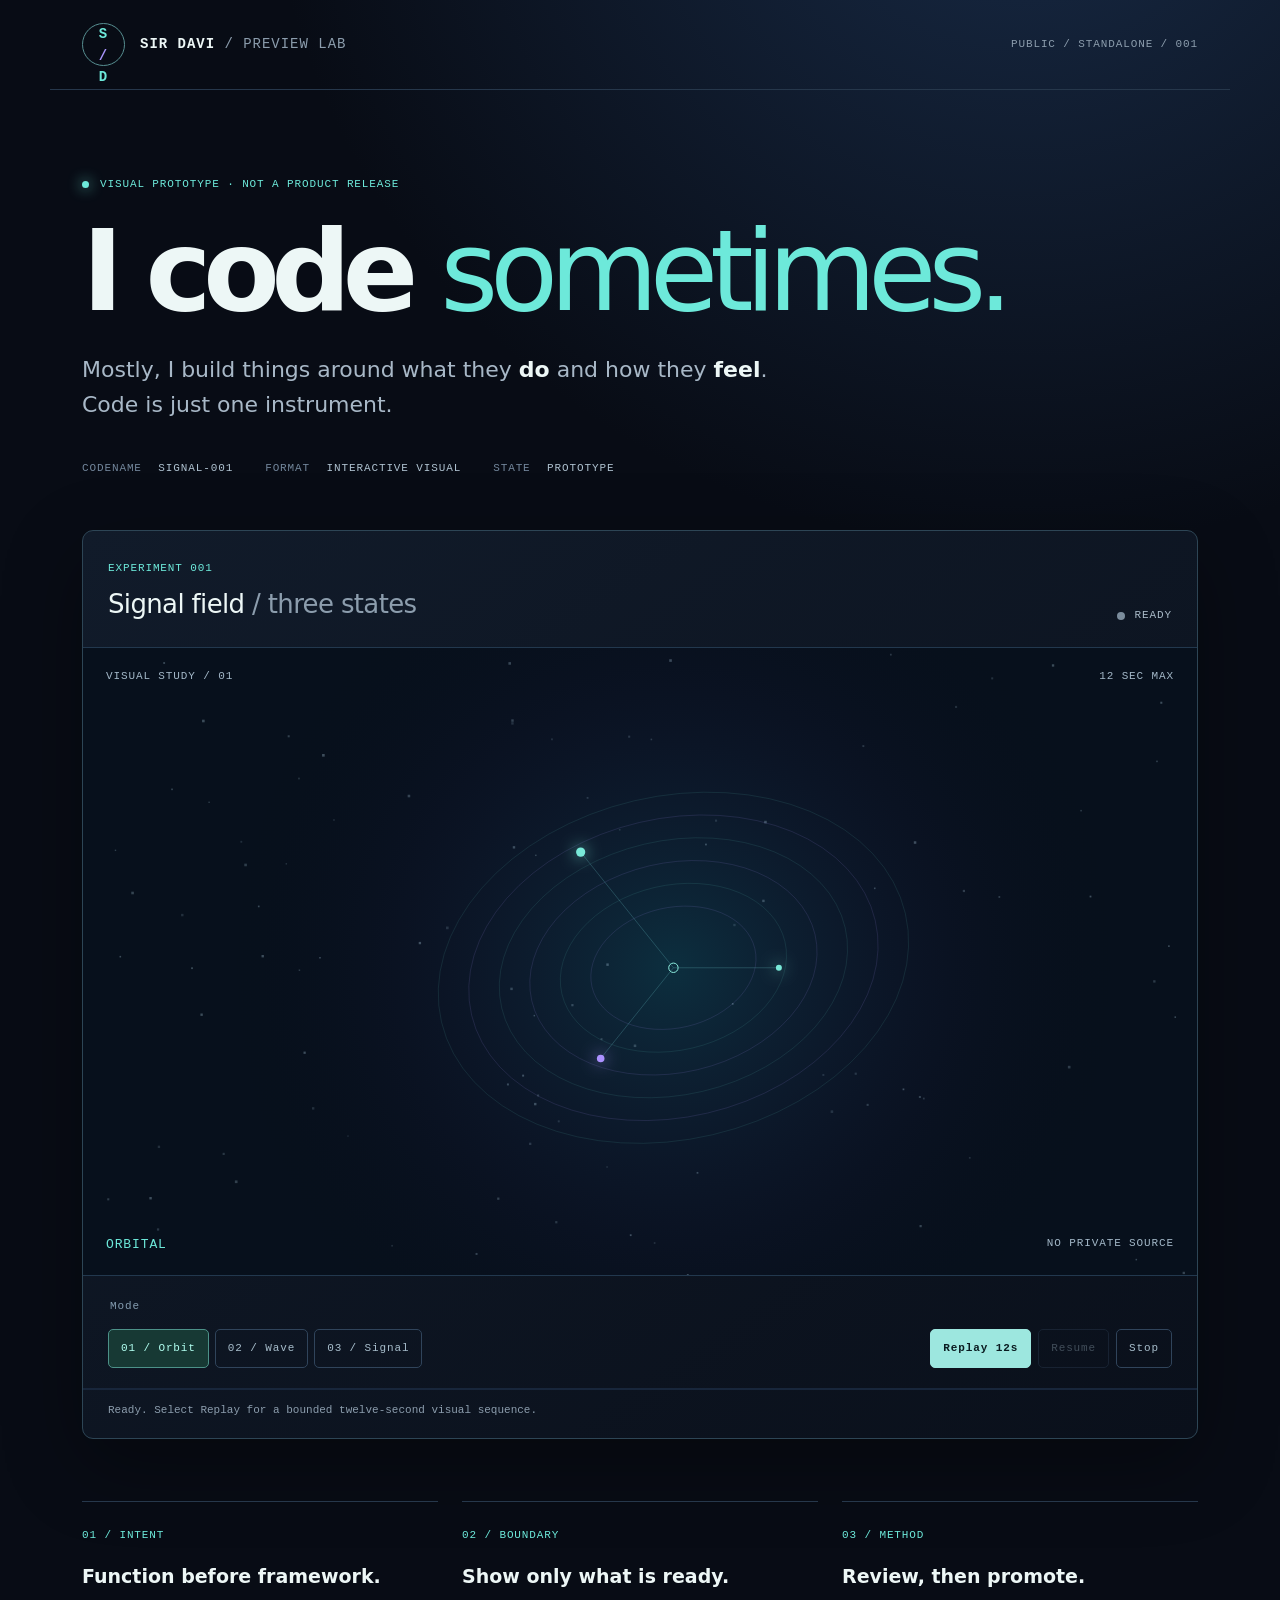
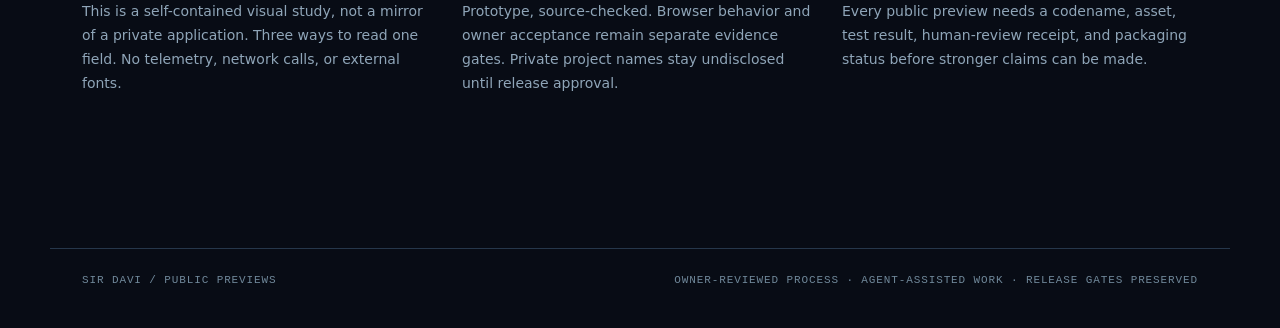
==== docs/index.html @ 275708dc "feat: introduce codename-only standalone public preview lab" ====
<!doctype html>
<html lang="en">
<head>
  <meta charset="utf-8">
  <meta name="viewport" content="width=device-width, initial-scale=1">
  <meta name="color-scheme" content="dark">
  <meta name="description" content="An original bounded visual prototype. A public preview, not a packaged application.">
  <title>SIGNAL-001 | Sir Davi Preview Lab</title>
  <link rel="stylesheet" href="site.css">
  <script src="site.js" defer></script>
</head>
<body>
  <header class="topbar">
    <a href="./" class="brand" aria-label="Sir Davi Preview Lab home">
      <span class="brand-mark" aria-hidden="true">S<span class="mark-line">/</span>D</span>
      <span>SIR DAVI <span class="brand-light">/ PREVIEW LAB</span></span>
    </a>
    <span class="scope">PUBLIC / STANDALONE / 001</span>
  </header>
  <main>
    <section class="intro" aria-labelledby="headline">
      <div class="eyebrow"><span class="state-dot" aria-hidden="true"></span> VISUAL PROTOTYPE · NOT A PRODUCT RELEASE</div>
      <h1 id="headline">I code <em>sometimes.</em></h1>
      <p class="lede">Mostly, I build things around what they <strong>do</strong> and how they <strong>feel</strong>. Code is just one instrument.</p>
      <div class="meta">
        <span><b>CODENAME</b> SIGNAL-001</span>
        <span><b>FORMAT</b> INTERACTIVE VISUAL</span>
        <span><b>STATE</b> PROTOTYPE</span>
      </div>
    </section>
    <section class="viewer" aria-label="Interactive public visual preview">
      <div class="viewer-head">
        <div>
          <span class="overline">EXPERIMENT 001</span>
          <h2>Signal field <span class="dim">/ three states</span></h2>
        </div>
        <div class="live-label"><span id="indicator" class="dot idle"></span><span id="play-state">INITIALIZING</span></div>
      </div>
      <div class="stage">
        <canvas id="field" width="960" height="540" role="img" aria-label="Abstract procedural light field with three selectable visual modes and bounded playback">
          Signal Field requires canvas support. The remaining description and controls are still accessible.
        </canvas>
        <div class="stage-overlay" aria-hidden="true">
          <div class="stage-top"><span>VISUAL STUDY / 01</span><span>12 SEC MAX</span></div>
          <div class="stage-bottom"><span id="mode-readout">ORBITAL</span><span>NO PRIVATE SOURCE</span></div>
        </div>
      </div>
      <div class="controls">
        <fieldset class="modes" aria-label="Visual mode">
          <legend>Mode</legend>
          <button type="button" class="mode selected" data-mode="orbit" aria-pressed="true">01 / Orbit</button>
          <button type="button" class="mode" data-mode="wave" aria-pressed="false">02 / Wave</button>
          <button type="button" class="mode" data-mode="signal" aria-pressed="false">03 / Signal</button>
        </fieldset>
        <div class="playback" role="group" aria-label="Preview playback">
          <button type="button" id="play">Replay 12s</button>
          <button type="button" id="pause">Pause</button>
          <button type="button" id="stop">Stop</button>
        </div>
      </div>
      <div class="progress" aria-hidden="true"><span id="progress-fill"></span></div>
      <p class="viewer-note" role="status" id="status" aria-live="polite">Ready to play. Motion is bounded to twelve seconds and never loops indefinitely.</p>
    </section>
    <section class="details" aria-label="Preview scope and evidence">
      <article>
        <span class="overline">01 / INTENT</span>
        <h3>Function before framework.</h3>
        <p>This is a self-contained visual study, not a mirror of a private application. Three ways to read one field. No telemetry, network calls, or external fonts.</p>
      </article>
      <article>
        <span class="overline">02 / BOUNDARY</span>
        <h3>Show only what is ready.</h3>
        <p>Prototype, source-checked. Browser behavior and owner acceptance remain separate evidence gates. Private project names stay undisclosed until release approval.</p>
      </article>
      <article>
        <span class="overline">03 / METHOD</span>
        <h3>Review, then promote.</h3>
        <p>Every public preview needs a codename, asset, test result, human-review receipt, and packaging status before stronger claims can be made.</p>
      </article>
    </section>
  </main>
  <footer><span>SIR DAVI / PUBLIC PREVIEWS</span><span>OWNER-REVIEWED PROCESS · AGENT-ASSISTED WORK · RELEASE GATES PRESERVED</span></footer>
</body>
</html>
---- docs/site.css ----
:root{color-scheme:dark;--bg:#080c15;--panel:#0e1623;--ink:#edf7f6;--muted:#8c9dad;--aqua:#6de9da;--violet:#a995fd;--border:#26374b;--mono:"Cascadia Code",Consolas,monospace}
*{box-sizing:border-box}
html{scroll-behavior:smooth}
body{margin:0;color:var(--ink);background:radial-gradient(ellipse 85% 55% at 80% -10%,#182b47 0%,transparent 70%),var(--bg);font:16px/1.55 system-ui,"Segoe UI",sans-serif}
a{color:inherit}
.topbar,main,footer{max-width:1180px;margin:auto}
.topbar{min-height:90px;padding:22px 32px;display:flex;justify-content:space-between;align-items:center;gap:20px;border-bottom:1px solid var(--border)}
.brand{font-family:var(--mono);font-size:14px;font-weight:700;letter-spacing:.07em;text-decoration:none;display:flex;gap:15px;align-items:center}
.brand-mark{display:grid;place-items:center;width:43px;height:43px;border:1px solid #578f91;color:var(--aqua);border-radius:50%}
.mark-line{color:var(--violet)}
.brand-light{color:var(--muted);font-weight:400}
.scope,.overline,.eyebrow,.meta,.live-label,.stage-overlay,.modes legend,.modes button,.playback button,footer{font-family:var(--mono);font-size:11px;letter-spacing:.08em}
.scope{color:var(--muted)}
main{padding:0 32px 90px}
.intro{padding:86px 0 53px}
.eyebrow{color:var(--aqua);display:flex;gap:11px;align-items:center}
.state-dot{width:7px;height:7px;border-radius:50%;background:var(--aqua);box-shadow:0 0 14px var(--aqua)}
h1{font-size:clamp(48px,8.7vw,118px);line-height:1.02;letter-spacing:-.075em;margin:22px 0 23px;font-weight:690}
h1 em{font-weight:420;font-style:normal;color:var(--aqua)}
.lede{font-size:clamp(17px,2vw,22px);max-width:690px;color:#a8b8c7;margin:0 0 38px;line-height:1.6}
.lede strong{color:var(--ink);font-weight:600}
.meta{display:flex;flex-wrap:wrap;gap:12px 32px;color:#afc2d0}
.meta b{font-weight:500;color:#73879c;margin-right:9px}
.viewer{border:1px solid #2d4555;border-radius:11px;background:linear-gradient(145deg,#111b2a,#0a101b);overflow:hidden;box-shadow:0 26px 80px #0005}
.viewer-head{padding:23px 25px;display:flex;justify-content:space-between;align-items:end;gap:16px}
.overline{color:var(--aqua)}
h2{font-size:clamp(18px,2.5vw,26px);margin:5px 0 0;letter-spacing:-.025em;font-weight:530}
.dim{color:var(--muted);font-weight:380}
.live-label{display:flex;align-items:center;gap:10px;color:#a9bac8;white-space:nowrap}
.dot{width:8px;height:8px;border-radius:50%;background:#7b8c9c}
.dot.running{background:var(--aqua);box-shadow:0 0 10px var(--aqua)}
.stage{position:relative;overflow:hidden;background:#090f1b;border-top:1px solid #22384e;border-bottom:1px solid #22384e}
.stage canvas{display:block;width:100%;height:auto;aspect-ratio:16/9}
.stage-overlay{pointer-events:none;position:absolute;inset:0;display:flex;flex-direction:column;justify-content:space-between;padding:20px 23px;color:#a3b8c8}
.stage-top,.stage-bottom{display:flex;justify-content:space-between;gap:10px}
.stage-bottom span:first-child{color:var(--aqua);font-size:13px}
.controls{display:flex;flex-wrap:wrap;gap:16px;align-items:end;justify-content:space-between;padding:22px 25px 20px}
.modes{margin:0;border:0;padding:0;display:flex;flex-wrap:wrap;gap:6px}
.modes legend{float:left;min-width:100%;margin-bottom:8px;color:#849cb0}
button{cursor:pointer;font:inherit}
.modes button,.playback button{border:1px solid #30445b;border-radius:5px;background:transparent;color:#a7bdcb;padding:10px 12px;transition:background .15s ease,color .15s ease}
button:hover:not(:disabled){background:#20334a;color:#fff}
button:focus-visible{outline:3px solid var(--aqua);outline-offset:3px}
.modes button.selected{background:#173934;border-color:#4c9188;color:#b1fff0}
.playback{display:flex;gap:7px}
.playback #play{background:#9de7df;border-color:#9de7df;color:#0a1b20;font-weight:700}
.playback #play:hover{background:#d0fff9}
button:disabled{opacity:.35;cursor:not-allowed}
.progress{height:2px;background:#18263b}
.progress span{display:block;background:linear-gradient(90deg,var(--aqua),var(--violet));height:100%;width:0}
.viewer-note{padding:12px 25px 19px;margin:0;color:var(--muted);font-family:var(--mono);font-size:11px}
.details{display:grid;grid-template-columns:repeat(3,minmax(0,1fr));gap:24px;padding:62px 0}
.details article{border-top:1px solid var(--border);padding-top:19px}
.details h3{font-size:19px;line-height:1.3;font-weight:570;margin:18px 0 12px}
.details p{margin:0;color:#8fa5b8;line-height:1.7;font-size:14px}
footer{display:flex;justify-content:space-between;gap:20px;padding:23px 32px 39px;border-top:1px solid var(--border);color:#70889a}
@media(max-width:700px){.topbar{padding:16px 19px}.scope{display:none}main{padding:0 19px 55px}.intro{padding:64px 0 39px}.viewer-head{padding:18px}.stage-overlay{padding:12px;font-size:9px}.controls{padding:19px}.modes{width:100%}.modes button{flex:1}.playback{width:100%}.playback button{flex:1}.viewer-note{padding:13px 19px 20px}.details{grid-template-columns:1fr;gap:26px;padding:45px 0}footer{padding:21px 19px 30px;flex-direction:column}}
@media(prefers-reduced-motion:reduce){html{scroll-behavior:auto}*,*:before,*:after{transition:none!important;animation:none!important}}
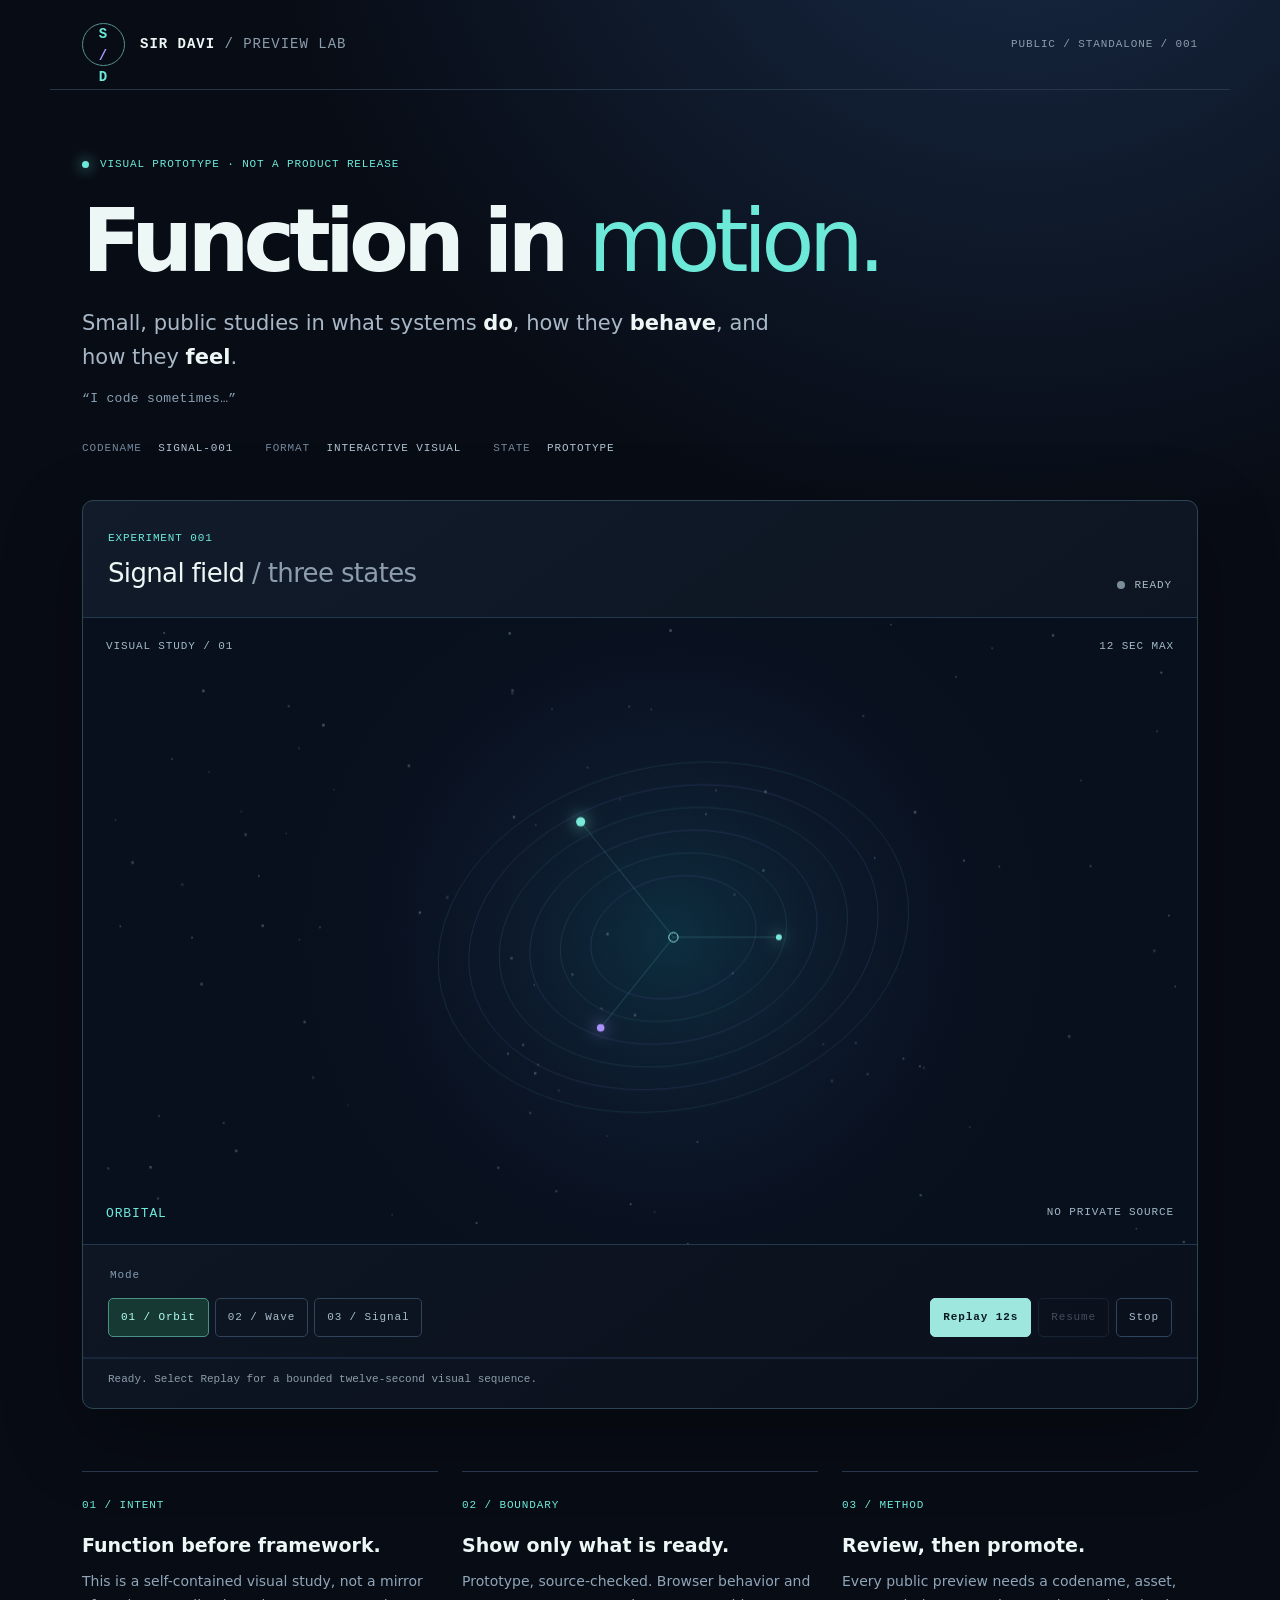
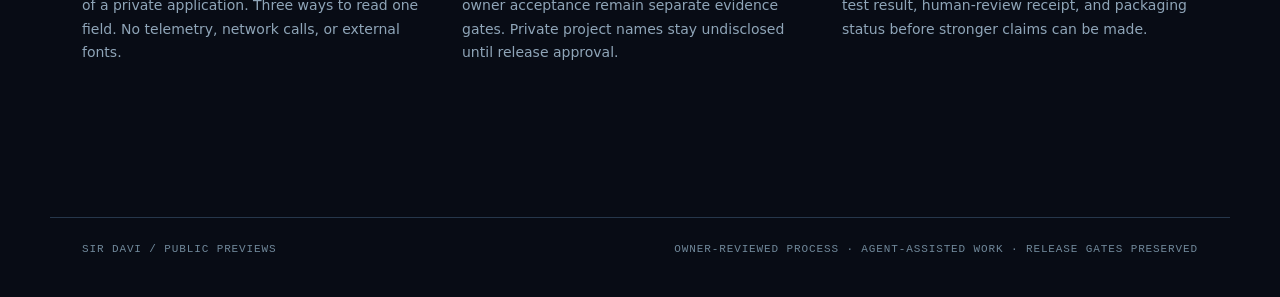
==== commit 6c12b619: "design: make quoted motto a subtle aside" ====
--- a/docs/index.html
+++ b/docs/index.html
@@ -20,8 +20,9 @@
   <main>
     <section class="intro" aria-labelledby="headline">
       <div class="eyebrow"><span class="state-dot" aria-hidden="true"></span> VISUAL PROTOTYPE · NOT A PRODUCT RELEASE</div>
-      <h1 id="headline">I code <em>sometimes.</em></h1>
-      <p class="lede">Mostly, I build things around what they <strong>do</strong> and how they <strong>feel</strong>. Code is just one instrument.</p>
+      <h1 id="headline">Function in <em>motion.</em></h1>
+      <p class="lede">Small, public studies in what systems <strong>do</strong>, how they <strong>behave</strong>, and how they <strong>feel</strong>.</p>
+      <p class="aside">“I code sometimes…”</p>
       <div class="meta">
         <span><b>CODENAME</b> SIGNAL-001</span>
         <span><b>FORMAT</b> INTERACTIVE VISUAL</span>
--- a/docs/site.css
+++ b/docs/site.css
@@ -12,12 +12,13 @@
 .scope,.overline,.eyebrow,.meta,.live-label,.stage-overlay,.modes legend,.modes button,.playback button,footer{font-family:var(--mono);font-size:11px;letter-spacing:.08em}
 .scope{color:var(--muted)}
 main{padding:0 32px 90px}
-.intro{padding:86px 0 53px}
+.intro{padding:66px 0 43px}
 .eyebrow{color:var(--aqua);display:flex;gap:11px;align-items:center}
 .state-dot{width:7px;height:7px;border-radius:50%;background:var(--aqua);box-shadow:0 0 14px var(--aqua)}
-h1{font-size:clamp(48px,8.7vw,118px);line-height:1.02;letter-spacing:-.075em;margin:22px 0 23px;font-weight:690}
+h1{font-size:clamp(44px,6.8vw,92px);line-height:1.06;letter-spacing:-.067em;margin:22px 0 20px;font-weight:690}
 h1 em{font-weight:420;font-style:normal;color:var(--aqua)}
-.lede{font-size:clamp(17px,2vw,22px);max-width:690px;color:#a8b8c7;margin:0 0 38px;line-height:1.6}
+.lede{font-size:clamp(17px,2vw,21px);max-width:690px;color:#a8b8c7;margin:0 0 13px;line-height:1.6}
+.aside{font:400 13px/1.7 var(--mono);letter-spacing:.025em;color:#88a0b2;margin:0 0 30px}
 .lede strong{color:var(--ink);font-weight:600}
 .meta{display:flex;flex-wrap:wrap;gap:12px 32px;color:#afc2d0}
 .meta b{font-weight:500;color:#73879c;margin-right:9px}
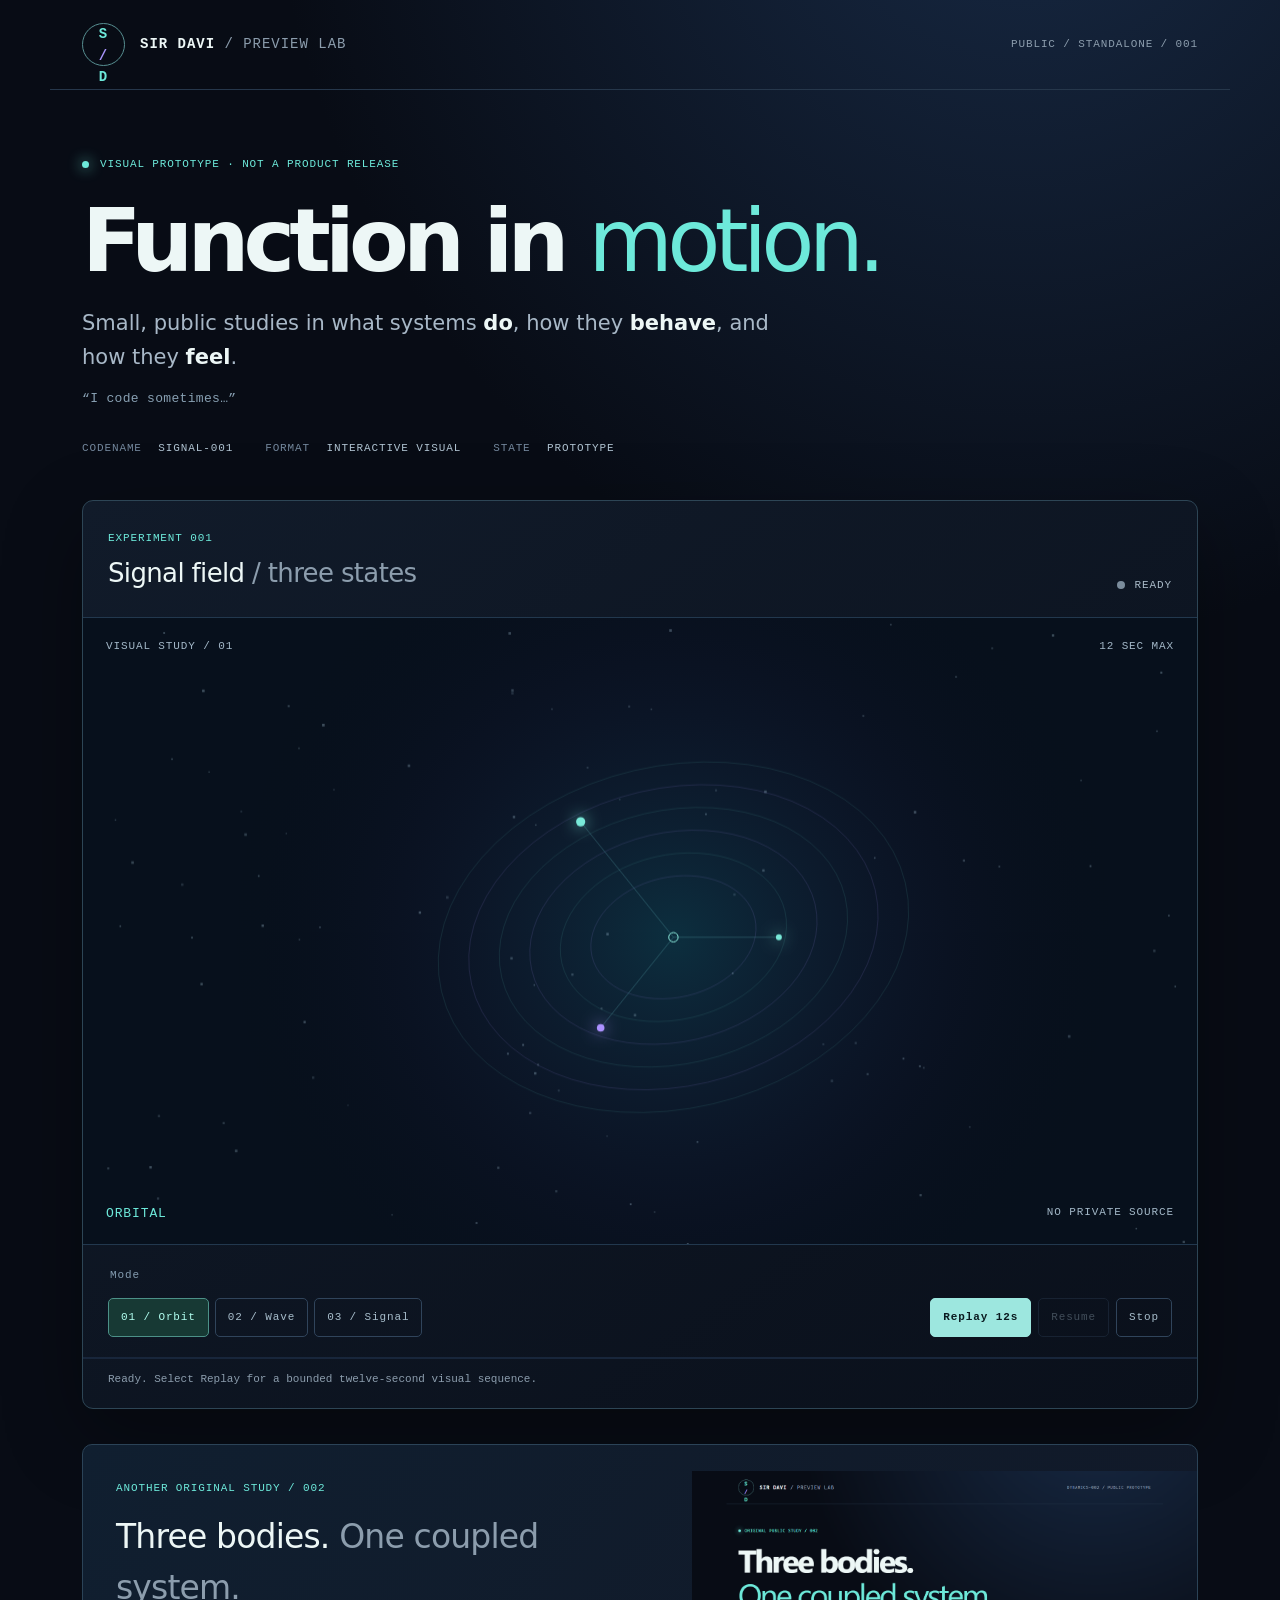
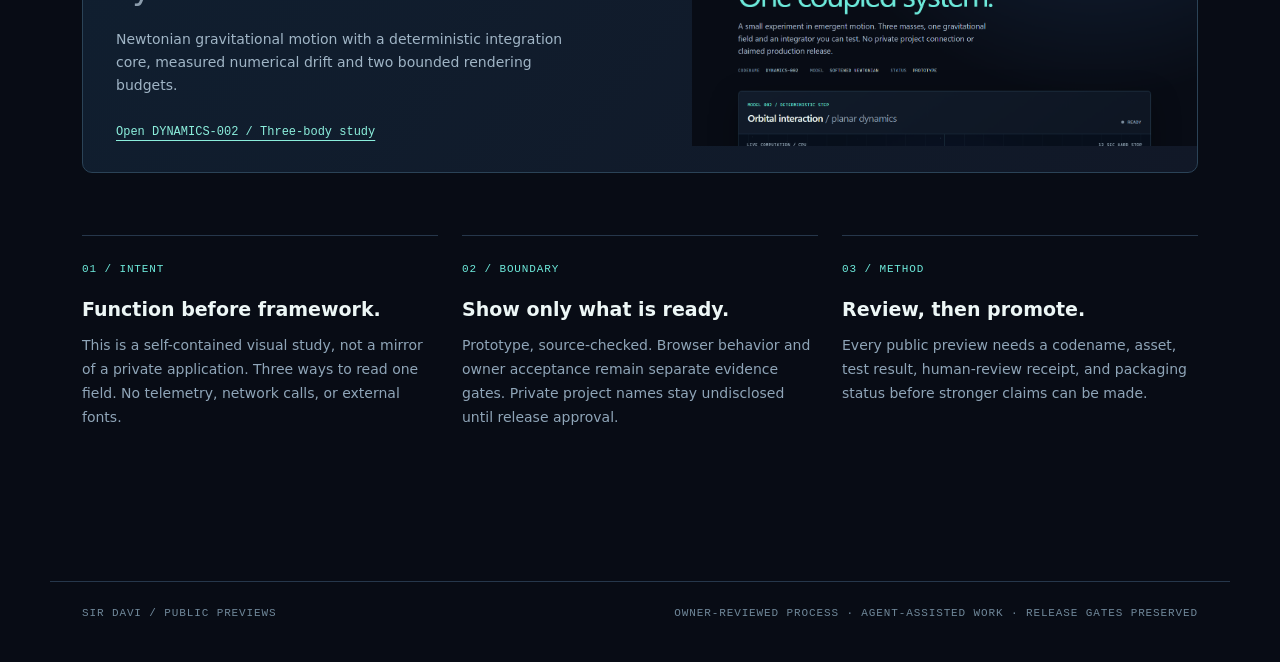
==== commit da2a5347: "feat(previews): add standalone three-body dynamics study" ====
--- a/docs/index.html
+++ b/docs/index.html
@@ -62,7 +62,17 @@
       <div class="progress" aria-hidden="true"><span id="progress-fill"></span></div>
       <p class="viewer-note" role="status" id="status" aria-live="polite">Ready to play. Motion is bounded to twelve seconds and never loops indefinitely.</p>
     </section>
-    <section class="details" aria-label="Preview scope and evidence">
+    <section class="next-study" aria-labelledby="next-study-heading">
+      <div class="next-study-copy">
+        <span class="overline">ANOTHER ORIGINAL STUDY / 002</span>
+        <h2 id="next-study-heading">Three bodies. <span class="dim">One coupled system.</span></h2>
+        <p>Newtonian gravitational motion with a deterministic integration core, measured numerical drift and two bounded rendering budgets.</p>
+        <a class="next-study-link" href="dynamics.html">Open DYNAMICS-002 / Three-body study</a>
+      </div>
+      <a class="next-study-image" href="dynamics.html" aria-label="Open the DYNAMICS-002 three-body preview">
+        <img src="dynamics-still.png" width="1365" height="1260" loading="lazy" alt="Real Chrome capture of the DYNAMICS-002 three-body preview" />
+      </a>
+    </section>    <section class="details" aria-label="Preview scope and evidence">
       <article>
         <span class="overline">01 / INTENT</span>
         <h3>Function before framework.</h3>
--- a/docs/site.css
+++ b/docs/site.css
@@ -56,4 +56,12 @@
 .details p{margin:0;color:#8fa5b8;line-height:1.7;font-size:14px}
 footer{display:flex;justify-content:space-between;gap:20px;padding:23px 32px 39px;border-top:1px solid var(--border);color:#70889a}
 @media(max-width:700px){.topbar{padding:16px 19px}.scope{display:none}main{padding:0 19px 55px}.intro{padding:64px 0 39px}.viewer-head{padding:18px}.stage-overlay{padding:12px;font-size:9px}.controls{padding:19px}.modes{width:100%}.modes button{flex:1}.playback{width:100%}.playback button{flex:1}.viewer-note{padding:13px 19px 20px}.details{grid-template-columns:1fr;gap:26px;padding:45px 0}footer{padding:21px 19px 30px;flex-direction:column}}
-@media(prefers-reduced-motion:reduce){html{scroll-behavior:auto}*,*:before,*:after{transition:none!important;animation:none!important}}+@media(prefers-reduced-motion:reduce){html{scroll-behavior:auto}*,*:before,*:after{transition:none!important;animation:none!important}}
+.next-study{border:1px solid #2b4357;border-radius:10px;display:grid;grid-template-columns:1fr .83fr;align-items:center;overflow:hidden;background:linear-gradient(130deg,#101f30,#111827);margin-top:35px}
+.next-study-copy{padding:29px 33px}
+.next-study h2{font-size:clamp(22px,2.7vw,33px);margin:13px 0 14px}
+.next-study p{color:#a0b5c6;font-size:14px;line-height:1.65;max-width:480px}
+.next-study-link{color:#8beedc;font:12px/1.5 var(--mono);display:inline-block;margin-top:12px;text-underline-offset:5px}
+.next-study-image{display:block;height:100%;max-height:275px;overflow:hidden}
+.next-study-image img{width:100%;height:100%;display:block;object-fit:cover;object-position:center top}
+@media(max-width:800px){.next-study{grid-template-columns:1fr}.next-study-copy{padding:24px}.next-study-image{height:220px;max-height:220px}}
